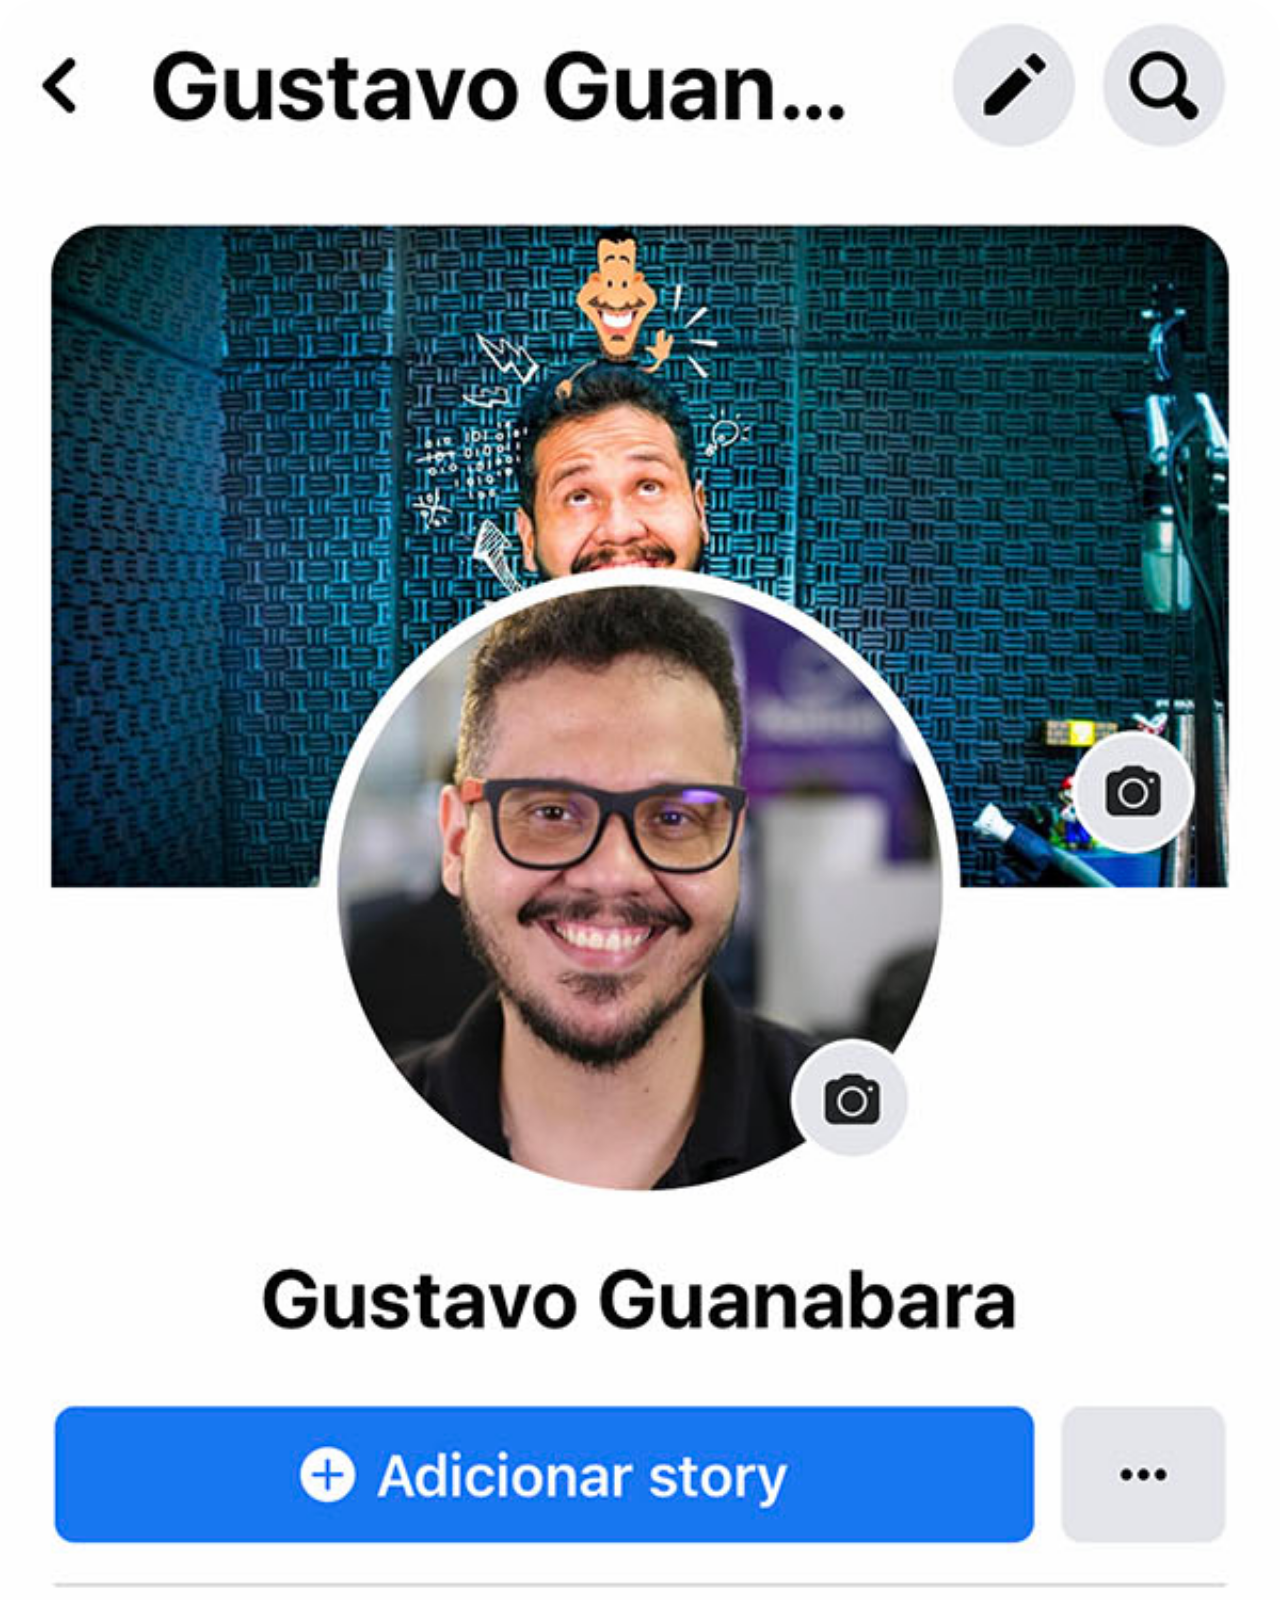
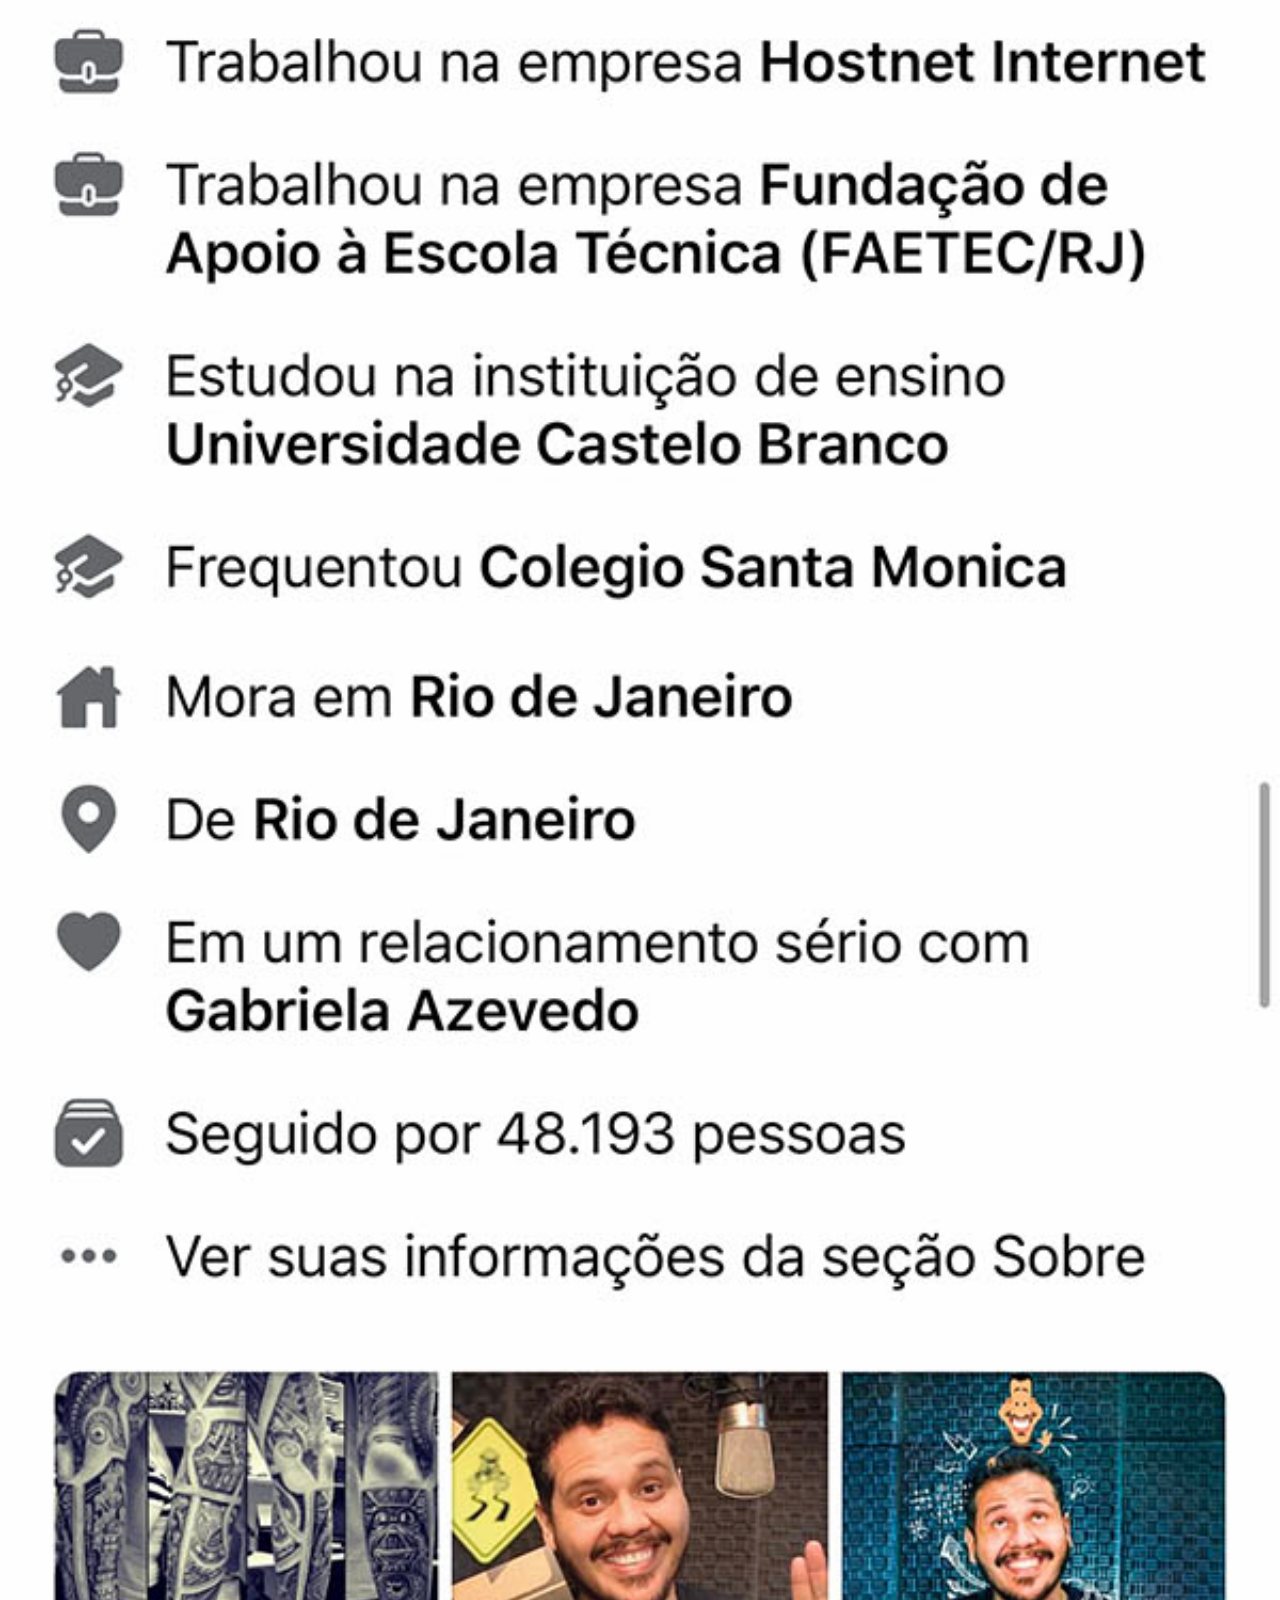
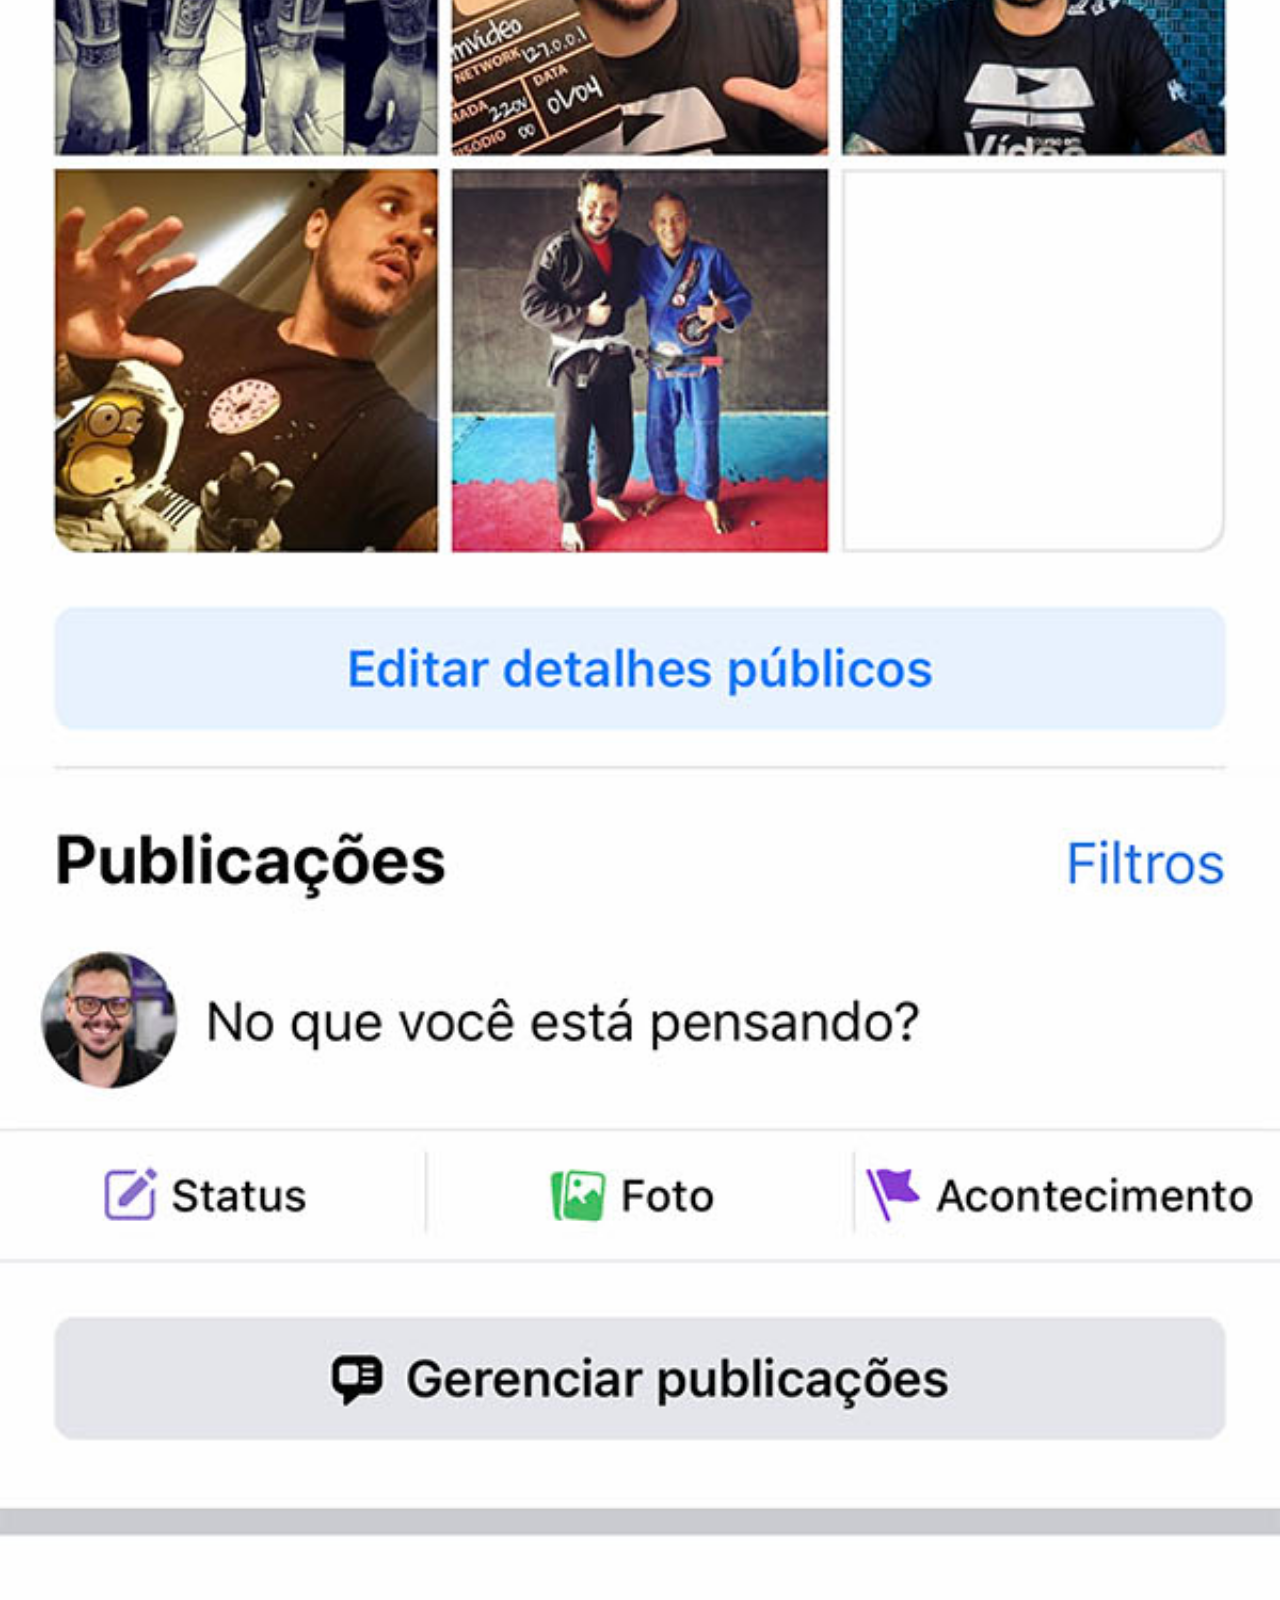
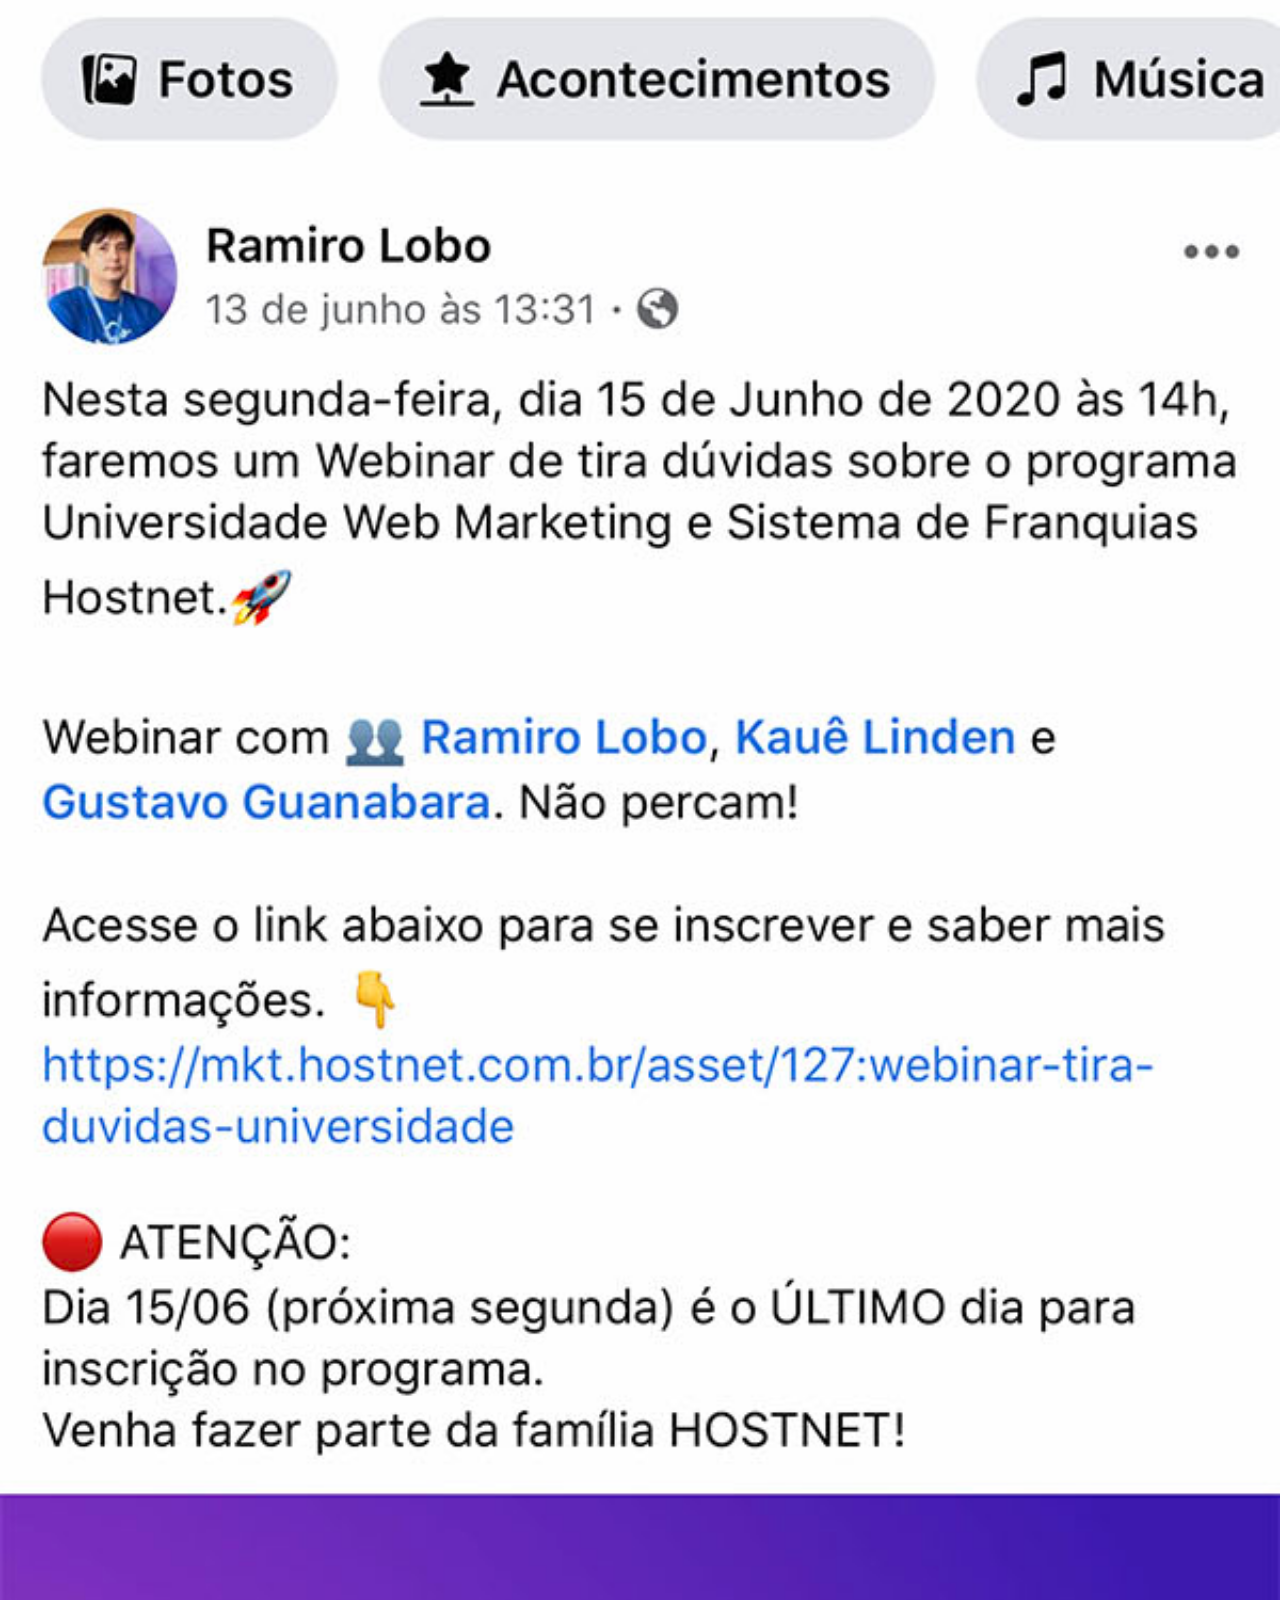
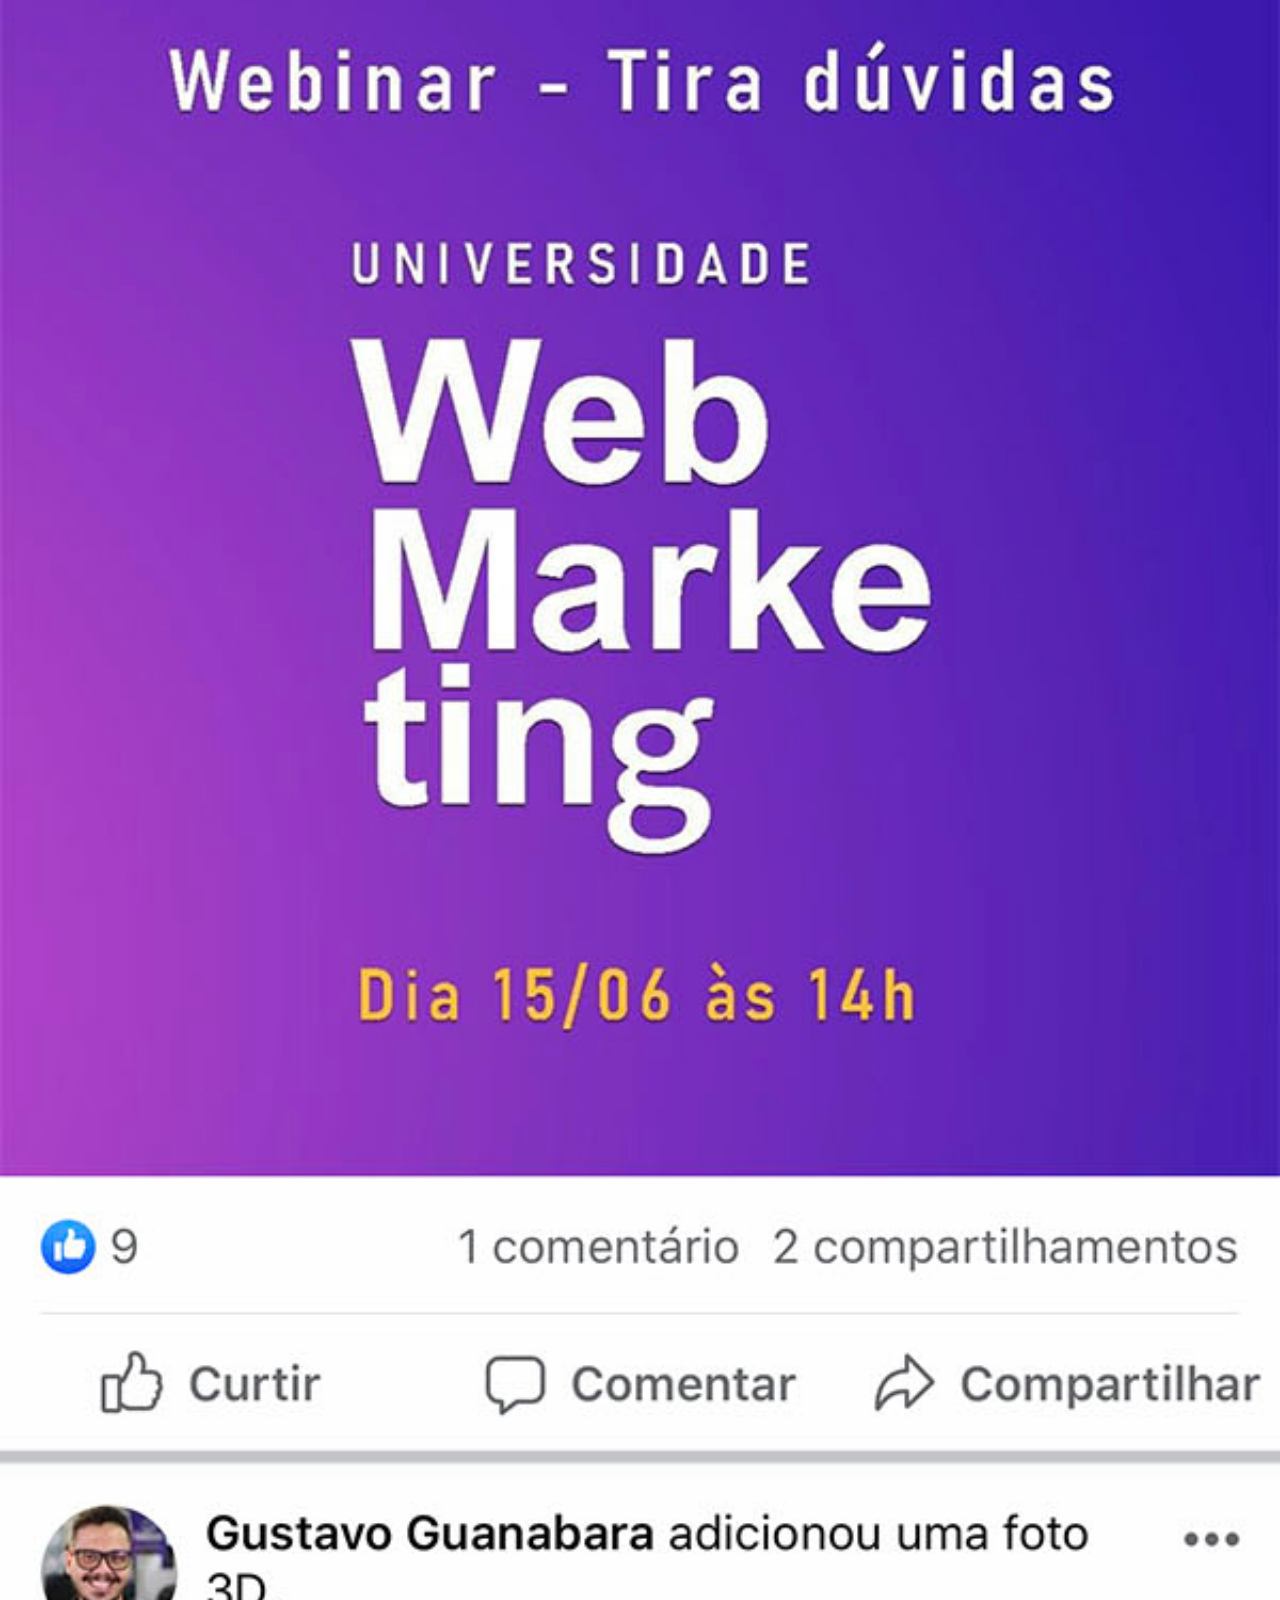
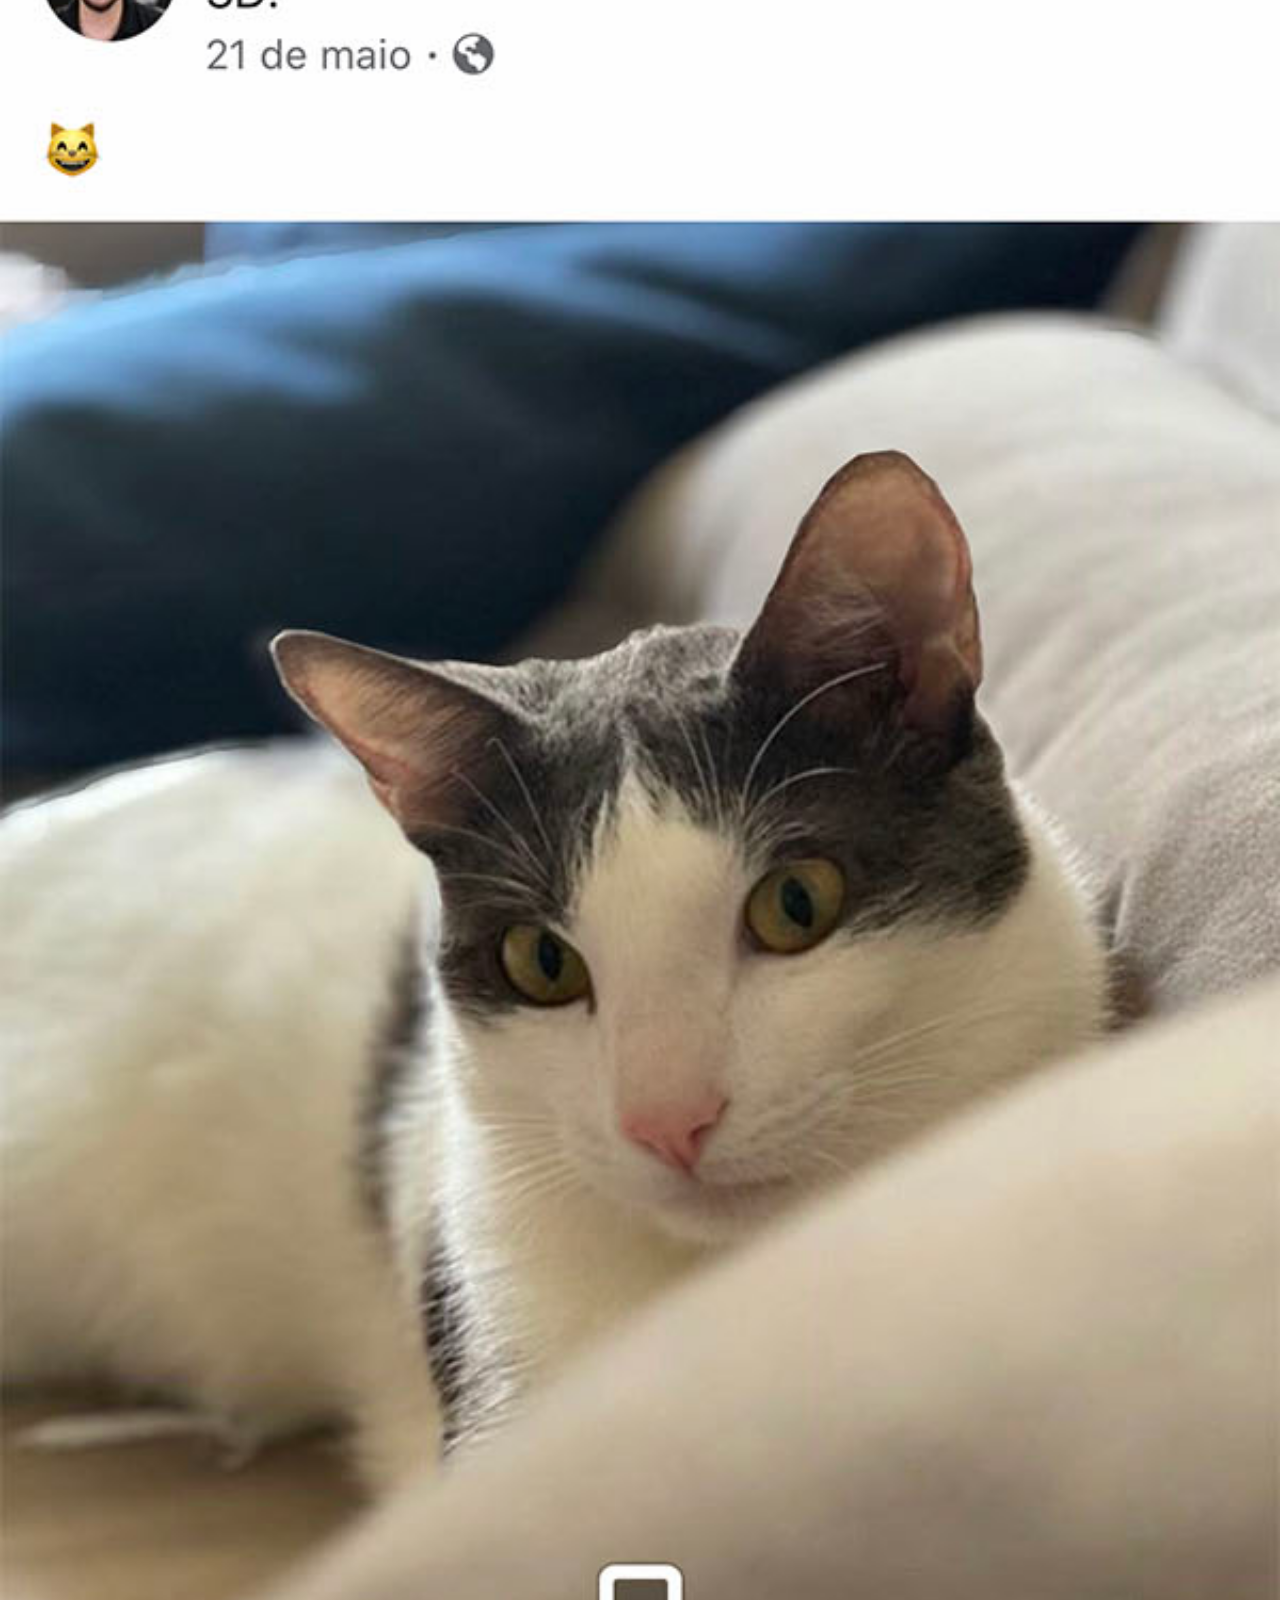
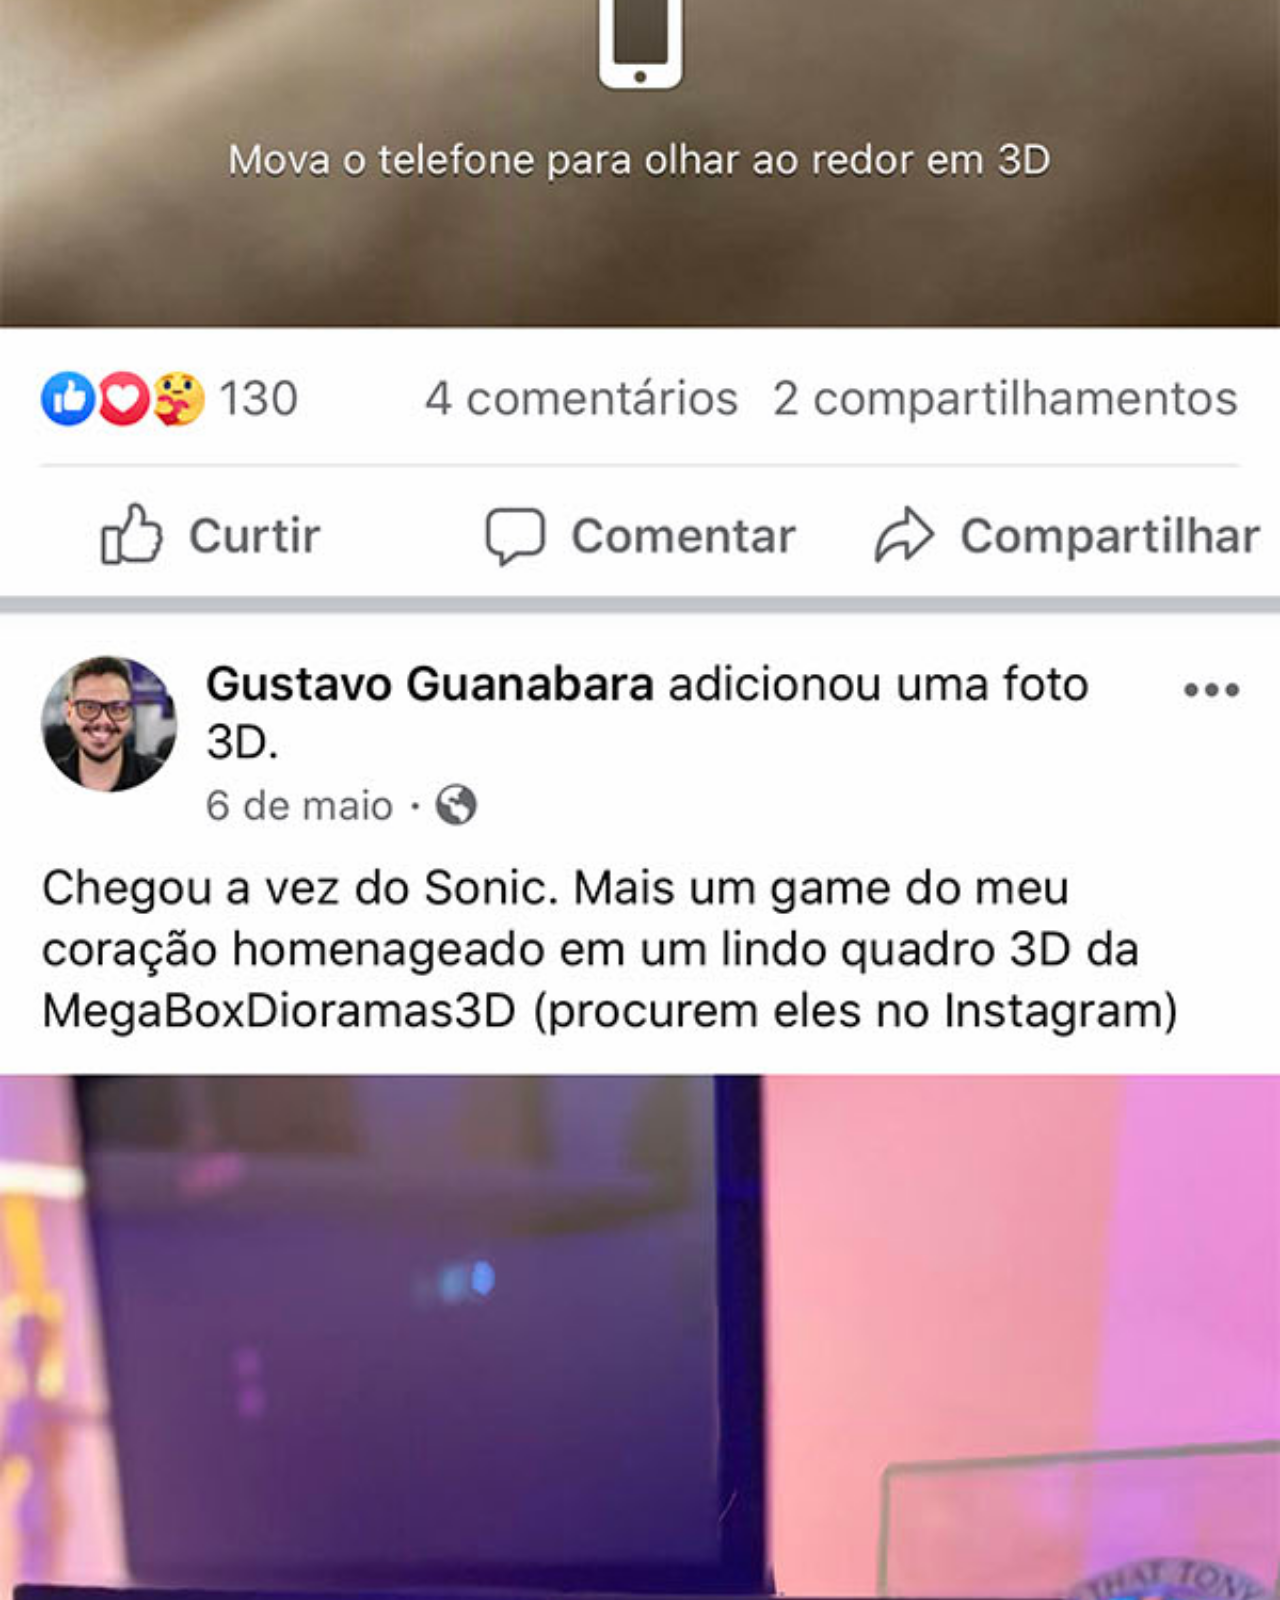
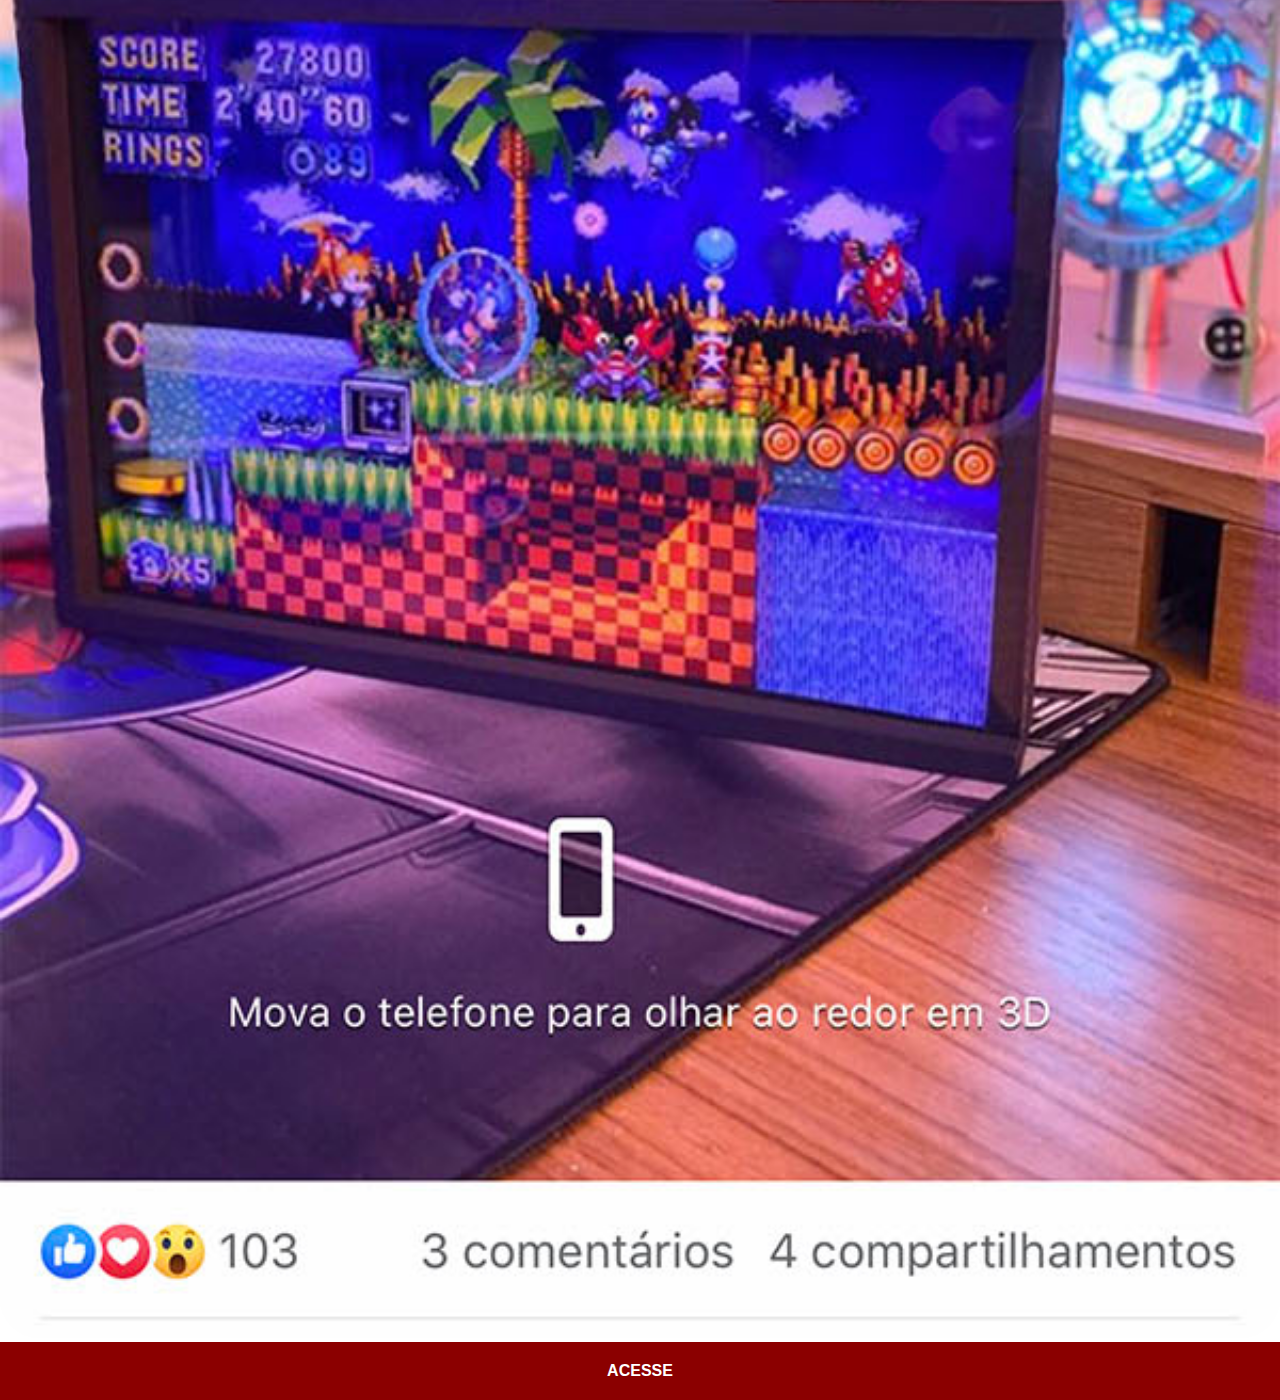
==== facebook.html @ 77266802 "att projeto redes sociais" ====
<!DOCTYPE html>
<html lang="pt-br">
<head>
    <meta charset="UTF-8">
    <meta name="viewport" content="width=device-width, initial-scale=1.0">
    <link rel="stylesheet" href="estilos/social.css">
    <title>Facebook</title>
</head>
<body>
    <img src="imagens/tela-facebook.jpg" alt="Facebook">
    <a href="https://www.facebook.com/gustavoguanabara/" target="_blank">ACESSE</a>
</body>
</html>
---- estilos/social.css ----
@charset "UTF-8";

* {
    margin: 0;
    padding: 0;
    font-family: Arial, Helvetica, sans-serif;
}

::-webkit-scrollbar {
    width: 0px;
    height: 0px;
}
img {
    width: 100vw;
    border-radius: 40px;
    background-color: rgb(10, 10, 10)

}

a {
    display: block;
    background-color: darkred;
    color: white;
    padding: 20px;
    text-align: center;
    font-weight: bolder;
    text-decoration: none;
}

a:hover {
    background-color: red;
}
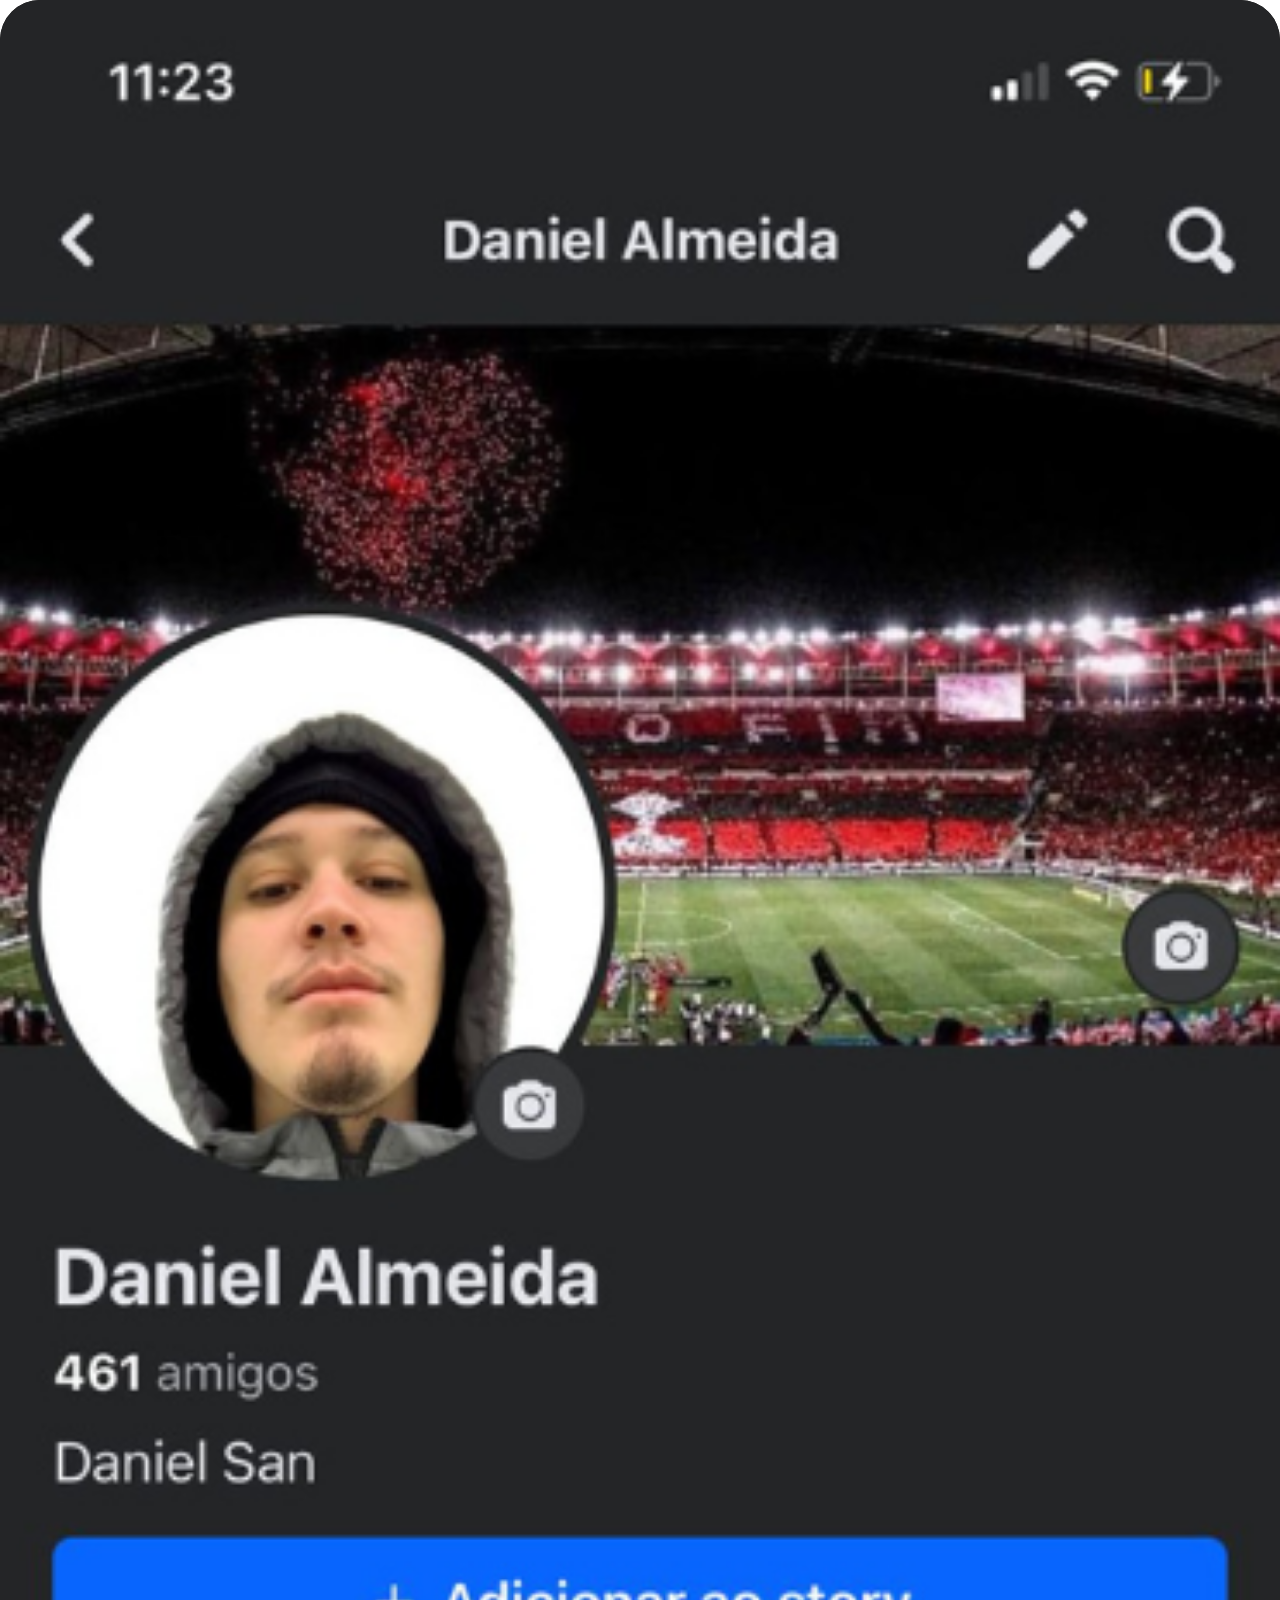
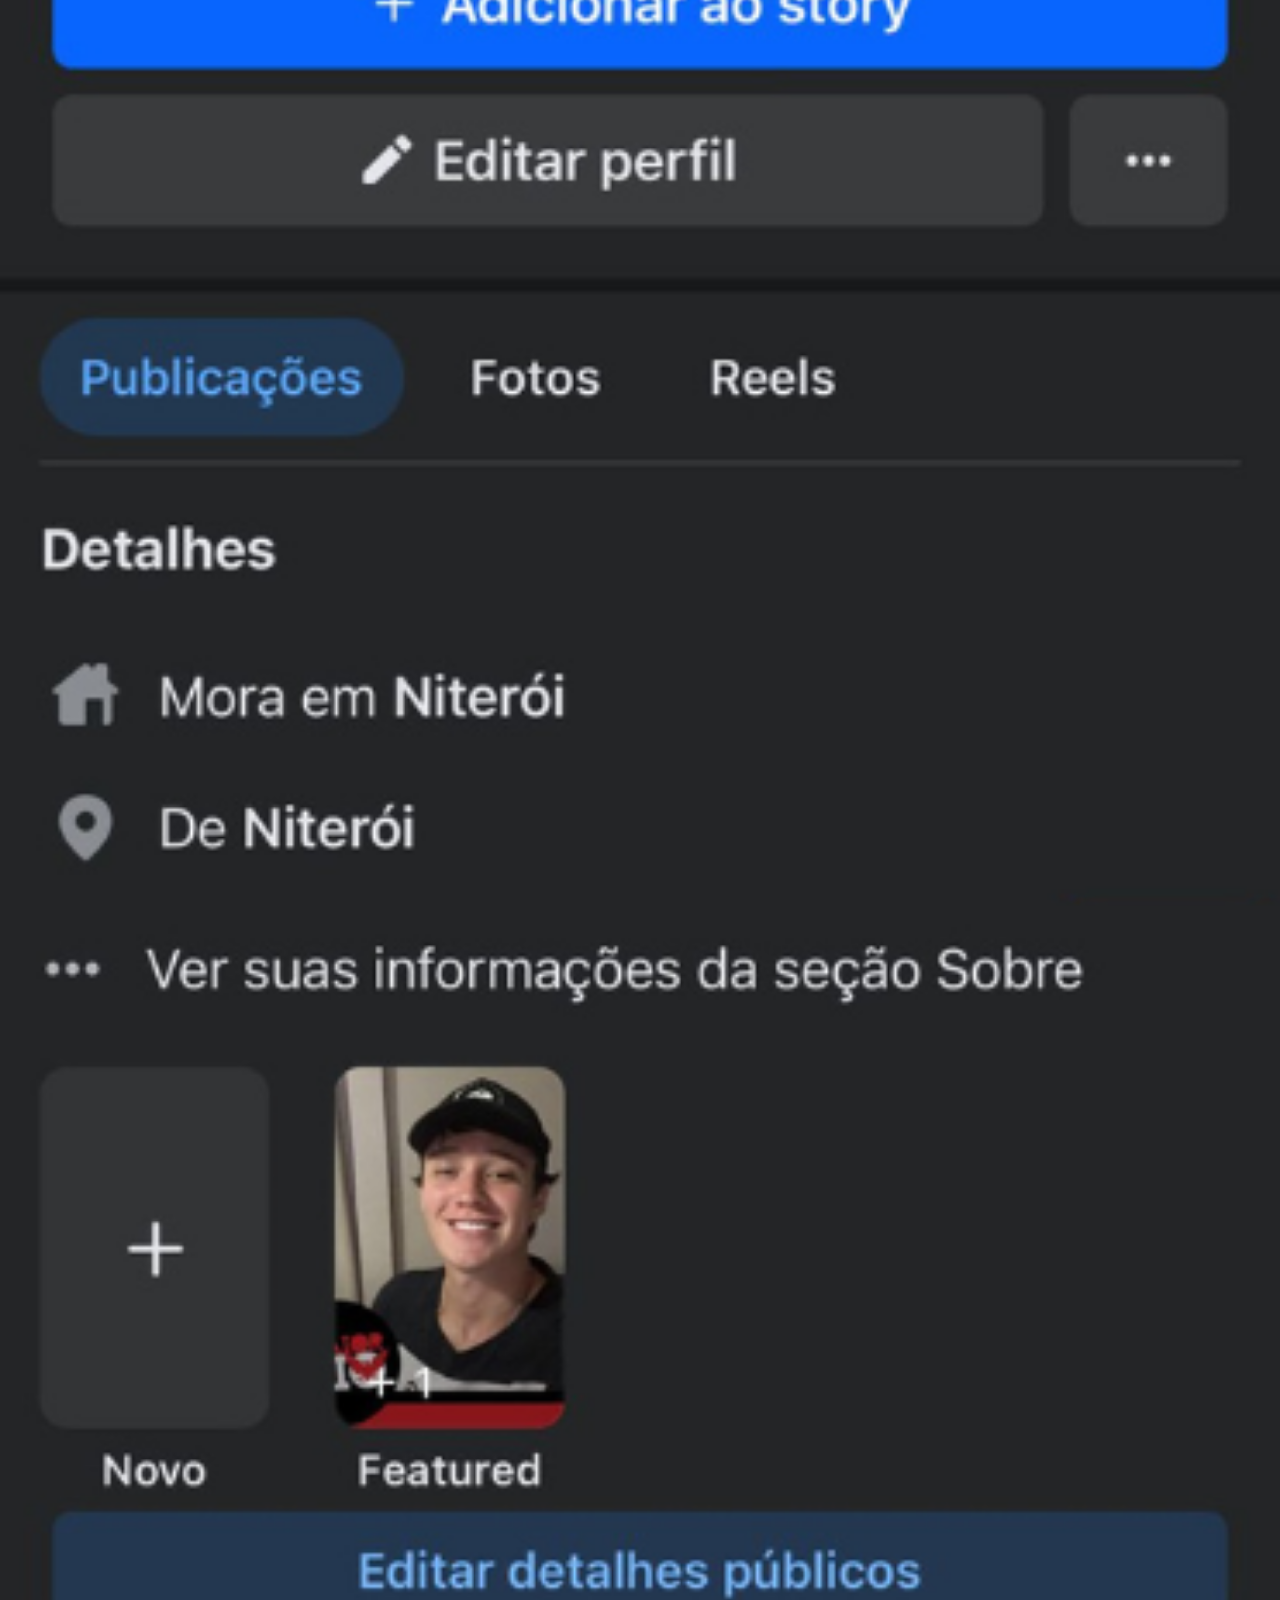
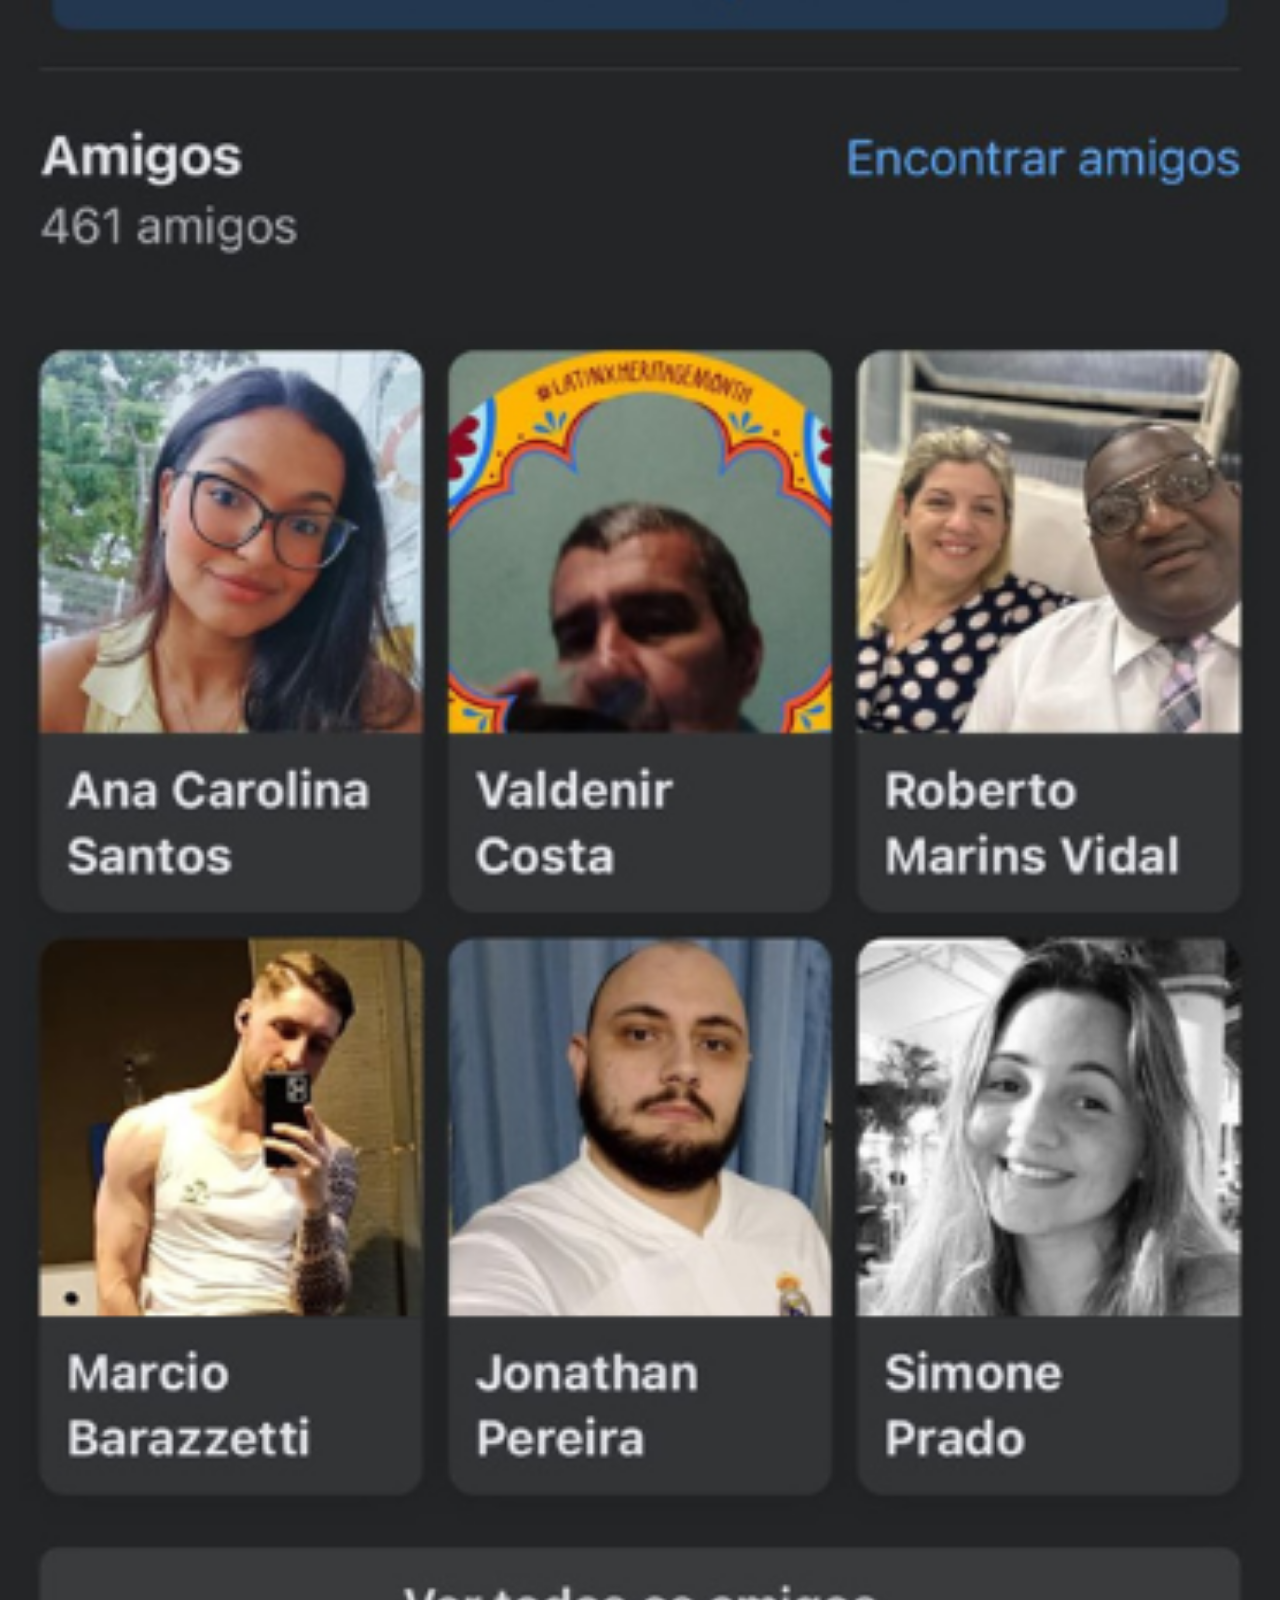
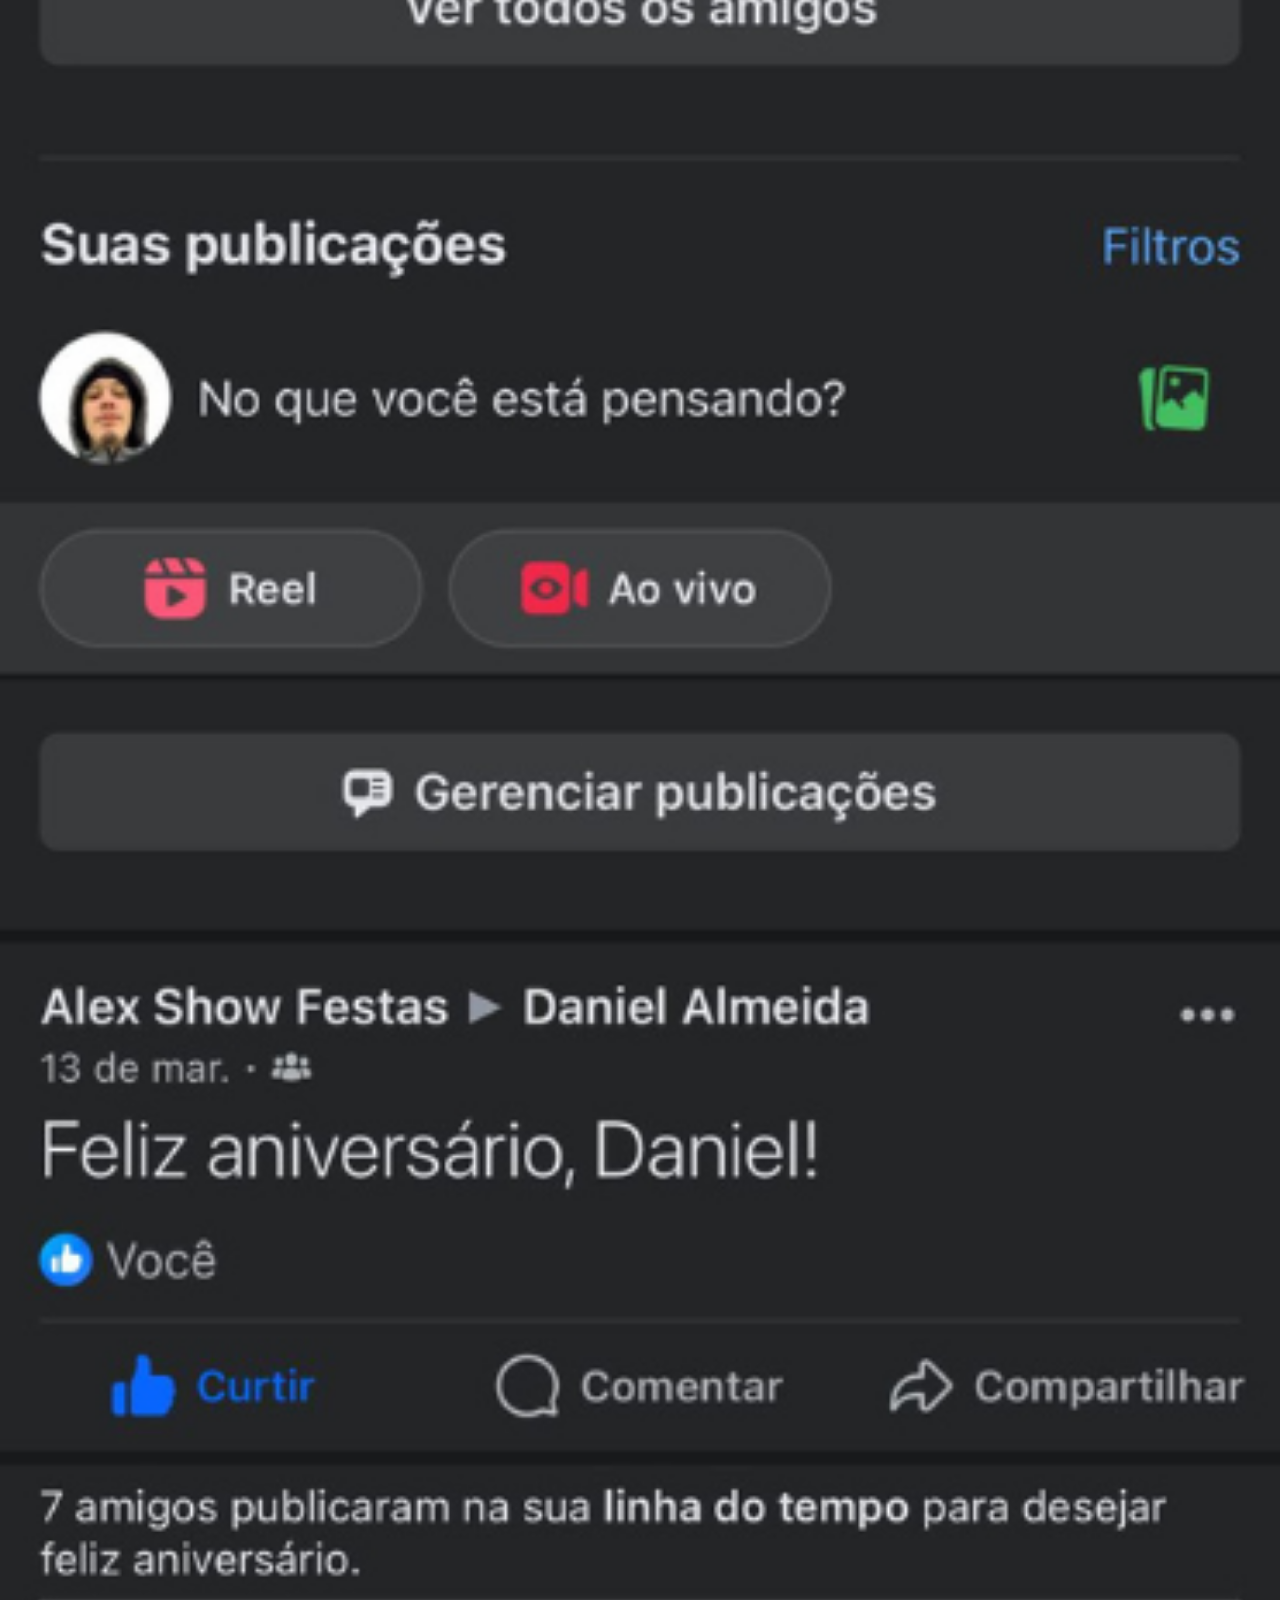
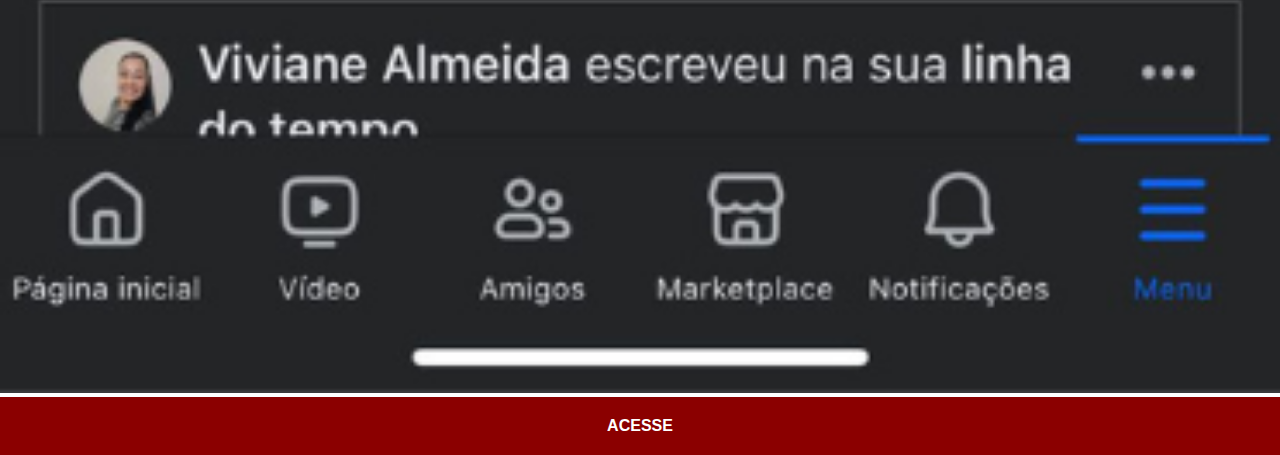
==== commit 708207e6: "projeto redes sociais finalizado" ====
--- a/facebook.html
+++ b/facebook.html
@@ -7,7 +7,7 @@
     <title>Facebook</title>
 </head>
 <body>
-    <img src="imagens/tela-facebook.jpg" alt="Facebook">
-    <a href="https://www.facebook.com/gustavoguanabara/" target="_blank">ACESSE</a>
+    <img src="imagens/tela-facebook.png" alt="Facebook">
+    <a href="https://www.facebook.com/DanielAlmeida11?mibextid=LQQJ4d" target="_blank">ACESSE</a>
 </body>
 </html>--- a/estilos/social.css
+++ b/estilos/social.css
@@ -12,7 +12,7 @@
 }
 img {
     width: 100vw;
-    border-radius: 40px;
+    border-radius: 40px 40px 0px 0px;
     background-color: rgb(10, 10, 10)
 
 }
